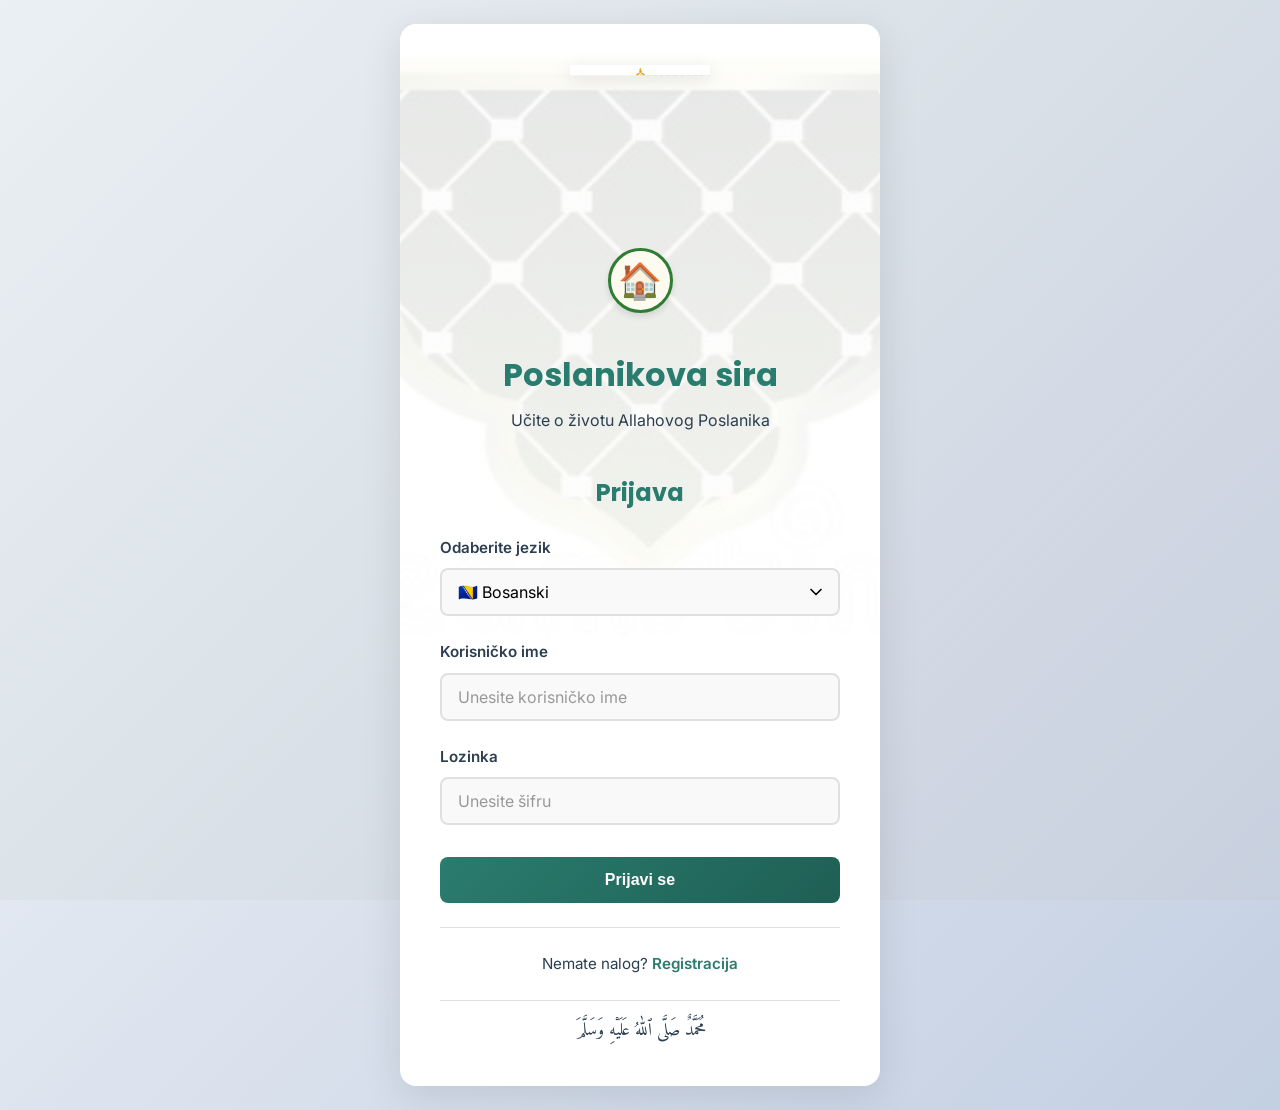
==== flashcards.html @ 51594548 "Inicijalni commit: Sira mini-sajt sa Dockerfile-om za Coolify deploy" ====
<!DOCTYPE html>
<html lang="bs">
<head>
    <meta charset="UTF-8">
    <meta name="viewport" content="width=device-width, initial-scale=1.0">
    <title>Flashcards | Poslanikova sira</title>
    <link rel="stylesheet" href="css/style.css">
    <link rel="stylesheet" href="css/flashcards.css">
    <link rel="preconnect" href="https://fonts.googleapis.com">
    <link rel="preconnect" href="https://fonts.gstatic.com" crossorigin>
    <link href="https://fonts.googleapis.com/css2?family=Amiri:wght@400;700&family=Inter:wght@400;500;600;700&family=Poppins:wght@600;700;800&display=swap" rel="stylesheet">
<script async src="https://www.googletagmanager.com/gtag/js?id=G-P10X0MRPDG"></script>
<script>
  window.dataLayer = window.dataLayer || [];
  function gtag(){dataLayer.push(arguments);}
  gtag("js", new Date());
  gtag("config", "G-P10X0MRPDG");
</script>
</head>
<body class="flashcards-page">
    <!-- Header copied from index for consistency -->
    <header class="header">
        <div class="container">
            <div class="header-content">
                <!-- Wrap logo in a link to return home -->
                <a href="index.html" class="logo" style="text-decoration: none; color: inherit;">
                    <div class="logo-icon">
                        <!-- Use the same logo image as index -->
                        <img src="images/logo_sira.png" alt="Logo">
                    </div>
                    <div class="logo-text">
                        <!-- Site title is now translatable -->
                        <h1 data-translate="siteTitle">Poslanikova sira</h1>
                        <p class="subtitle" data-translate="siteSubtitle">Život Allahovog Poslanika</p>
                    </div>
                </a>
                <nav class="nav">
                    <div class="user-info" id="userInfo">
                        <span class="user-icon">👤</span>
                        <span class="user-name" id="userName">Gost</span>
                        <span class="user-points" id="userPoints"></span>
                    </div>
                    <button class="nav-btn" data-page="stats">
                        <span class="icon">📊</span>
                        <span data-translate="statistics">Statistika</span>
                    </button>
                    <button class="nav-btn" data-page="flashcards">
                        <span class="icon">🎴</span>
                        <span data-translate="flashcardsNav">Kartice</span>
                    </button>
                    <button class="nav-btn logout-btn" id="logoutBtn">
                        <span class="icon">🚪</span>
                        <span data-translate="logout">Odjava</span>
                    </button>
                </nav>
            </div>
        </div>
    </header>

    <main class="main-content">
        <div class="container">
            <!-- Categories View -->
            <section id="categoriesView">
                <h2 data-translate="flashcardsHeading">Kartice za učenje</h2>
                <p data-translate="selectCategory">Odaberite kviz</p>
                <div id="categoriesGrid" class="categories-grid"></div>
            </section>
            <!-- Flashcards View -->
            <section id="flashcardsView" style="display:none;">
                <!-- Flashcard header: shows current quiz name and known/unknown counts -->
                <div id="flashcardHeader" class="flashcard-header">
                    <h3 id="currentQuizName"></h3>
                    <p id="knownUnknownCounts"></p>
                </div>
                <div id="flashcardProgress" class="flashcard-progress"></div>
                <div class="progress-container">
                    <div id="flashcardProgressBar" class="progress-bar"></div>
                </div>
                <div id="flashcard" class="flashcard"></div>
                <div id="flashcardActions" class="actions">
                    <button id="knownBtn"></button>
                    <button id="unknownBtn"></button>
                </div>
                <div id="flashcardResults"></div>
            </section>
        </div>
    </main>
    <footer class="footer">
        <div class="container">
            <div class="support-section">
                <p data-translate="totalQuizzesInfo">📖 Ukupno 10 kvizova • 1000 pitanja</p>
                <p class="coffee-text" data-translate="coffeeText">☕ Budi dio dobra koje širimo dalje. Dok će mnogi samo proći pored ovog poziva, ti možeš biti onaj ko će podržati naš rad jednom kahvom. Klikni na QR kod i podrži nas!</p>
                <a href="https://www.buymeacoffee.com/mekteb" target="_blank">
                    <img src="images/bmc_qr.png" alt="Buy Me a Coffee QR" class="qr-code">
                </a>
                <p><a href="https://www.buymeacoffee.com/mekteb" target="_blank" class="support-link">buymeacoffee.com/mekteb</a></p>
                <p data-translate="basedOnWorks">Kvizovi su zasnovani na knjigama "Das Leben des Propheten Muhammad ﷺ – Der versiegelte Nektar (Ar-Raheeq Al-Makhtum)" i "Die Prophetische Biografie Von Ibn Hisham".</p>
                <p data-translate="contactInfo">Kontakt: <a href="mailto:info@mekteb.net">info@mekteb.net</a></p>
                <p class="copyright">© 2026 <span data-translate="siteTitleFooter">Poslanikova sira</span>. <span data-translate="allRightsReserved">Sva prava zadržana.</span></p>
            </div>
        </div>
    </footer>

    <script src="js/translations.js"></script>
    <script src="js/auth.js"></script>
    <script src="js/flashcards.js"></script>
    <script src="js/app.js"></script>
    <script>
        document.addEventListener('DOMContentLoaded', function () {
            // Update user info in header
            const currentUser = JSON.parse(localStorage.getItem('currentUser') || '{}');
            const userNameEl = document.getElementById('userName');
            const userPointsEl = document.getElementById('userPoints');
            if (currentUser.username) {
                userNameEl.textContent = currentUser.username;
            }
            if (currentUser.points !== undefined) {
                userPointsEl.textContent = `${currentUser.points} ${getUserLanguage() === 'de' ? 'Punkte' : 'Bodova'}`;
            }
            if (typeof applyTranslations === 'function') {
                applyTranslations();
            }
        });
    </script>
</body>
</html>
---- css/style.css ----
/* Poslanikova sira - Main Styles */

:root {
    --primary: #2a7c6f;
    --primary-dark: #1e5a50;
    --secondary: #d4a574;
    --accent: #f4a261;
    --bg-light: #f8f9fa;
    --bg-white: #ffffff;
    --text-dark: #2c3e50;
    --text-light: #6c757d;
    --border-color: #e0e0e0;
    --shadow: 0 4px 6px rgba(0, 0, 0, 0.1);
    --shadow-lg: 0 10px 25px rgba(0, 0, 0, 0.15);
    --border-radius: 12px;
    --spacing-xs: 0.5rem;
    --spacing-sm: 0.75rem;
    --spacing-md: 1rem;
    --spacing-lg: 1.5rem;
    --spacing-xl: 2rem;
    --spacing-xxl: 3rem;
}

/* Custom header logo styling */
.header .logo-icon {
    /* Remove default gradient background when displaying logo image */
    background: none;
    box-shadow: none;
}

.header .logo-icon img {
    width: 60px;
    height: 60px;
    object-fit: contain;
    border-radius: 50%;
}

* {
    margin: 0;
    padding: 0;
    box-sizing: border-box;
}

body {
    font-family: 'Inter', sans-serif;
    background: var(--bg-light);
    color: var(--text-dark);
    line-height: 1.6;
    min-height: 100vh;
    position: relative;
}

.background-pattern {
    position: fixed;
    top: 0;
    left: 0;
    width: 100%;
    height: 100%;
    background: linear-gradient(135deg, rgba(42, 124, 111, 0.05) 0%, rgba(212, 165, 116, 0.05) 100%);
    pointer-events: none;
    z-index: -1;
}

.container {
    max-width: 1200px;
    margin: 0 auto;
    padding: 0 var(--spacing-lg);
}

/* Header */
.header {
    background: var(--bg-white);
    box-shadow: var(--shadow);
    padding: var(--spacing-lg) 0;
    position: sticky;
    top: 0;
    z-index: 100;
    /* Add subtle separation from content */
    border-bottom: 1px solid rgba(0, 0, 0, 0.08);
}

.header-content {
    display: flex;
    justify-content: space-between;
    align-items: center;
    flex-wrap: wrap;
    gap: var(--spacing-md);
}

.logo {
    display: flex;
    align-items: center;
    gap: var(--spacing-md);
}

.logo-icon {
    width: 60px;
    height: 60px;
    background: linear-gradient(135deg, var(--primary), var(--primary-dark));
    border-radius: 50%;
    display: flex;
    align-items: center;
    justify-content: center;
    box-shadow: var(--shadow);
}

.arabic-text {
    font-size: 2rem;
    color: white;
    font-family: 'Amiri', serif;
}

/* Custom style for quiz name on results page. We avoid using .arabic-text
   here because .arabic-text sets text color to white, which is hard to
   read on light backgrounds. */
.quiz-name {
    font-family: var(--font-heading);
    font-size: 1.4rem;
    font-weight: 700;
    color: var(--primary);
    margin-bottom: var(--spacing-md);
}

.logo-text h1 {
    font-family: 'Poppins', sans-serif;
    font-size: 1.75rem;
    color: var(--primary);
    margin-bottom: 0.25rem;
}

.subtitle {
    font-size: 0.9rem;
    color: var(--text-light);
}

.nav {
    display: flex;
    align-items: center;
    gap: var(--spacing-sm);
    flex-wrap: wrap;
}

.auth-nav {
    display: flex;
    gap: var(--spacing-sm);
}

.user-info {
    display: flex;
    align-items: center;
    gap: var(--spacing-sm);
    padding: var(--spacing-sm) var(--spacing-md);
    background: var(--bg-light);
    border-radius: var(--border-radius);
}

.user-icon {
    font-size: 1.25rem;
}

.user-name {
    font-weight: 600;
    color: var(--text-dark);
}

.user-points {
    font-size: 0.875rem;
    color: var(--text-light);
    padding-left: var(--spacing-sm);
    border-left: 2px solid var(--border-color);
}

.nav-btn {
    display: flex;
    align-items: center;
    gap: var(--spacing-xs);
    padding: var(--spacing-sm) var(--spacing-md);
    background: var(--bg-white);
    border: 2px solid var(--border-color);
    border-radius: var(--border-radius);
    cursor: pointer;
    transition: all 0.3s ease;
    font-size: 0.9rem;
    font-weight: 500;
}

.nav-btn:hover {
    background: var(--primary);
    color: white;
    border-color: var(--primary);
    transform: translateY(-2px);
}

.nav-btn .icon {
    font-size: 1.1rem;
}

.logout-btn {
    background: #dc3545;
    color: white;
    border-color: #dc3545;
}

.logout-btn:hover {
    background: #c82333;
    border-color: #c82333;
}

/* Main Content */
.main-content {
    padding: var(--spacing-xxl) 0;
}

.hero-section {
    text-align: center;
    margin-bottom: var(--spacing-xxl);
}

.hero-title {
    font-family: 'Amiri', serif;
    font-size: 2.5rem;
    color: var(--primary);
    margin-bottom: var(--spacing-md);
}

.hero-description {
    font-size: 1.1rem;
    color: var(--text-light);
    max-width: 800px;
    margin: 0 auto var(--spacing-xl);
    line-height: 1.8;
}

.stats-overview {
    display: flex;
    justify-content: center;
    gap: var(--spacing-xl);
    flex-wrap: wrap;
}

.stat-item {
    display: flex;
    flex-direction: column;
    align-items: center;
    padding: var(--spacing-lg);
    background: var(--bg-white);
    border-radius: var(--border-radius);
    box-shadow: var(--shadow);
    min-width: 120px;
}

.stat-number {
    font-size: 2.5rem;
    font-weight: 700;
    color: var(--primary);
    font-family: 'Poppins', sans-serif;
}

.stat-label {
    font-size: 0.9rem;
    color: var(--text-light);
    margin-top: var(--spacing-xs);
}

/* Quizzes Section */
.quizzes-section {
    margin-top: var(--spacing-xxl);
}

.section-title {
    font-family: 'Poppins', sans-serif;
    font-size: 2rem;
    color: var(--text-dark);
    margin-bottom: var(--spacing-xl);
    text-align: center;
}

.quizzes-grid {
    display: grid;
    /* Always show two columns for quizzes. On smaller screens the cards will stack due to container width constraints */
    grid-template-columns: repeat(2, 1fr);
    gap: var(--spacing-xl);
}

.quiz-card {
    background: var(--bg-white);
    border-radius: var(--border-radius);
    padding: var(--spacing-xl);
    box-shadow: var(--shadow);
    transition: all 0.3s ease;
    cursor: pointer;
    border: 2px solid transparent;
}

.quiz-card:hover {
    transform: translateY(-5px);
    box-shadow: var(--shadow-lg);
    border-color: var(--primary);
}

.quiz-header {
    display: flex;
    justify-content: space-between;
    align-items: center;
    margin-bottom: var(--spacing-md);
}

.quiz-icon {
    font-size: 2.5rem;
}

.quiz-difficulty {
    display: flex;
    gap: 0.25rem;
}

.star {
    color: #ffc107;
    font-size: 1rem;
}

.quiz-title {
    font-family: 'Poppins', sans-serif;
    font-size: 1.5rem;
    color: var(--text-dark);
    margin-bottom: var(--spacing-sm);
    line-height: 1.3;
}

.quiz-description {
    color: var(--text-light);
    font-size: 0.95rem;
    margin-bottom: var(--spacing-lg);
    line-height: 1.6;
}

.quiz-info {
    display: flex;
    gap: var(--spacing-lg);
    margin-bottom: var(--spacing-lg);
    padding-top: var(--spacing-md);
    border-top: 1px solid var(--border-color);
}

.info-item {
    display: flex;
    align-items: center;
    gap: var(--spacing-xs);
    font-size: 0.9rem;
    color: var(--text-light);
}

.info-item .icon {
    font-size: 1.1rem;
}

.start-quiz-btn {
    width: 100%;
    padding: var(--spacing-md);
    background: var(--primary);
    color: white;
    border: none;
    border-radius: var(--border-radius);
    font-size: 1rem;
    font-weight: 600;
    cursor: pointer;
    transition: all 0.3s ease;
}

.start-quiz-btn:hover {
    background: var(--primary-dark);
    transform: translateX(5px);
}

/* Footer */
.footer {
    background: linear-gradient(135deg, #0f3d3e, #145c5f);
    color: rgba(255,255,255,0.92);
    padding: var(--spacing-xl) 0;
    margin-top: var(--spacing-xxl);
    border-top: 1px solid rgba(255,255,255,0.18);
}

/* Support section inside footer */
.support-section {
    text-align: center;
    max-width: 800px;
    margin: 0 auto;
}

/* Individual paragraphs in footer */
.support-section p {
    margin-bottom: var(--spacing-sm);
    font-size: 0.95rem;
    color: rgba(255, 255, 255, 0.88);
    line-height: 1.6;
}

.coffee-text {
    margin: var(--spacing-md) 0;
    font-style: italic;
    color: rgba(255, 255, 255, 0.8);
}

.qr-code {
    width: 120px;
    height: auto;
    margin: var(--spacing-md) auto;
    display: block;
}

.support-link {
    color: #f9f6ef;
    text-decoration: underline;
    text-decoration-color: rgba(212,175,55,0.6);
    font-weight: 600;
    display: inline-block;
    margin-bottom: var(--spacing-sm);
    transition: all 0.3s ease;
}

.support-link:hover {
    color: #ffffff;
    text-decoration-color: rgba(212,175,55,0.9);
}

/* Responsive */
@media (max-width: 768px) {
    .header-content {
        flex-direction: column;
        text-align: center;
    }

    .nav {
        width: 100%;
        justify-content: center;
    }

    .hero-title {
        font-size: 2rem;
    }

    .quizzes-grid {
        grid-template-columns: 1fr;
    }

    .stats-overview {
        gap: var(--spacing-md);
    }

    .stat-item {
        min-width: 100px;
        padding: var(--spacing-md);
    }

    .stat-number {
        font-size: 2rem;
    }
}
/* =========================
   SVEČANO ZAGLAVLJE
========================= */

.header {
    position: relative;
    background: linear-gradient(rgba(15, 61, 62, 0.85), rgba(20, 92, 95, 0.85)), url('../images/header_bg.jpg');
    background-size: cover;
    background-position: center;
    color: #ffffff;
    padding: 32px 0 36px;
    box-shadow: 0 8px 30px rgba(0, 0, 0, 0.25);
    overflow: hidden;
}

/* suptilni ornament / svjetlo */
.header::after {
    content: "";
    position: absolute;
    top: -40%;
    right: -20%;
    width: 400px;
    height: 400px;
    background: radial-gradient(
        circle,
        rgba(212, 175, 55, 0.18),
        transparent 70%
    );
    pointer-events: none;
}

/* LOGO BLOK */
.logo {
    display: flex;
    align-items: center;
    gap: 18px;
}

.logo-img {
    width: 64px;
    height: auto;
    filter: drop-shadow(0 4px 8px rgba(0,0,0,0.35));
}

/* NASLOV */
.logo-text h1 {
    font-family: "Amiri", serif;
    font-size: 2.4rem;
    font-weight: 700;
    margin: 0;
    letter-spacing: 0.5px;
    color: #f9f6ef;
}

/* PODNASLOV */
.logo-text .subtitle {
    font-family: "Inter", sans-serif;
    font-size: 0.95rem;
    font-weight: 500;
    margin-top: 4px;
    color: rgba(255, 255, 255, 0.85);
}

/* NAV DUGMAD U HEADERU */
.nav-btn {
    background: rgba(255, 255, 255, 0.12);
    border: 1px solid rgba(255, 255, 255, 0.25);
    color: #fff;
    backdrop-filter: blur(6px);
}

.nav-btn:hover {
    background: rgba(212, 175, 55, 0.25);
    border-color: rgba(212, 175, 55, 0.6);
}

/* USER INFO */
.user-info {
    color: rgba(255,255,255,0.9);
}
/* Centered welcome text – elegant version */
.welcome-section {
  margin: 28px 0 36px;
}

.welcome-centered {
  max-width: 820px;
  margin: 0 auto;
  text-align: center;
  padding: 0 16px;
}

.welcome-lead {
  margin: 0;
  font-family: "Amiri", serif;
  font-size: 1.25rem;
  line-height: 1.75;
  color: rgba(30, 40, 45, 0.9);
}

/* Estetski razdjelnik */
.welcome-divider {
  margin: 22px auto 0;
  width: 140px;
  height: 1px;
  background: linear-gradient(
    to right,
    transparent,
    rgba(212, 175, 55, 0.9),
    transparent
  );
}
/* Centered welcome text – elegant version */
.welcome-section {
  margin: 28px 0 36px;
}

.welcome-centered {
  max-width: 820px;
  margin: 0 auto;
  text-align: center;
  padding: 0 16px;
}

.welcome-lead {
  margin: 0;
  font-family: "Inter", sans-serif;
  font-size: 1.1rem;
  line-height: 1.75;
  color: rgba(30, 40, 45, 0.9);
}

/* Estetski razdjelnik */
.welcome-divider {
  margin: 22px auto 0;
  width: 440px;
  height: 3px;
  background: linear-gradient(
    to right,
    transparent,
    rgba(212, 175, 55, 0.9),
    transparent
  );
}
---- css/flashcards.css ----
/* Styles specific to the flashcards page */

.flashcards-page {
    background: var(--bg-light);
    color: var(--text-dark);
}

/* Categories grid */
.categories-grid {
    display: grid;
    grid-template-columns: repeat(auto-fill, minmax(250px, 1fr));
    gap: var(--spacing-lg);
    margin-top: var(--spacing-lg);
}

/* Category card for each quiz */
    /* Category card styling matches the quiz answer option buttons for consistency */
.category-card {
    background: var(--surface);
    border: 2px solid var(--border-color);
    border-radius: var(--radius-md);
    padding: var(--spacing-lg);
    text-align: left;
    cursor: pointer;
    transition: all 0.3s ease;
    display: flex;
    flex-direction: column;
    gap: var(--spacing-sm);
}
.category-card:hover {
    background: rgba(45, 157, 148, 0.15);
    border-color: var(--primary);
    transform: translateY(-2px) scale(1.03);
    box-shadow: 0 6px 20px rgba(0, 0, 0, 0.08);
}
.category-icon {
    font-size: 1.75rem;
    color: var(--primary);
    margin-bottom: 0;
}
.category-name {
    font-family: var(--font-heading);
    font-size: 1rem;
    color: var(--text-primary);
    font-weight: 600;
}
.category-count {
    font-size: 0.85rem;
    color: var(--text-light);
}

/* Flashcards view */
#flashcardsView {
    margin-top: var(--spacing-xl);
}

.flashcard-progress {
    font-weight: 600;
    text-align: center;
    margin-bottom: var(--spacing-sm);
    color: var(--primary);
}

.progress-container {
    width: 100%;
    background: var(--border);
    border-radius: var(--border-radius);
    overflow: hidden;
    margin-bottom: var(--spacing-lg);
}
.progress-container .progress-bar {
    height: 8px;
    background: var(--primary);
    width: 0;
    transition: width 0.4s ease;
}

/* Flashcard card container */
.flashcard {
    position: relative;
    width: 100%;
    max-width: 600px;
    margin: 0 auto;
    perspective: 1000px;
    cursor: pointer;
    min-height: 250px;
}

.flashcard-front,
.flashcard-back {
    backface-visibility: hidden;
    position: absolute;
    width: 100%;
    height: 100%;
    top: 0;
    left: 0;
    border: 2px solid var(--primary);
    border-radius: var(--border-radius);
    padding: var(--spacing-lg);
    background: var(--surface);
    box-shadow: var(--shadow);
    display: flex;
    flex-direction: column;
    justify-content: center;
    align-items: center;
    transition: transform 0.6s;
}

.flashcard-back {
    transform: rotateY(180deg);
}

.flashcard.flipped .flashcard-front {
    transform: rotateY(180deg);
}
.flashcard.flipped .flashcard-back {
    transform: rotateY(0deg);
}

.flashcard-label {
    font-weight: 700;
    margin-bottom: var(--spacing-sm);
    font-size: 1rem;
    color: var(--primary);
    text-transform: uppercase;
}

.flashcard-content {
    font-size: 1.1rem;
    margin-bottom: var(--spacing-md);
    text-align: center;
}

.flashcard-hint {
    font-size: 0.8rem;
    color: var(--text-light);
    text-align: center;
}

/* Actions for known/unknown buttons */
#flashcardActions {
    display: flex;
    justify-content: center;
    gap: var(--spacing-lg);
    margin-top: var(--spacing-lg);
}

/* Known/Unknown buttons styled like the previous/next quiz navigation buttons */
#knownBtn,
#unknownBtn {
    display: flex;
    align-items: center;
    justify-content: center;
    gap: var(--spacing-xs);
    padding: var(--spacing-sm) var(--spacing-lg);
    border-radius: var(--radius-md);
    border: 2px solid var(--border-color);
    background: var(--surface);
    color: var(--text-dark);
    cursor: pointer;
    transition: all 0.3s ease;
    font-size: 0.9rem;
    font-weight: 600;
}

/* Specific styling for the unknown button (red) */
#unknownBtn {
    border-color: #dc3545;
    background: #dc3545;
    color: white;
}

/* Hover state for unknown button */
#unknownBtn:hover {
    background: #c82333;
    border-color: #c82333;
    color: white;
}

/* Hover state for known button */
#knownBtn:hover {
    background: var(--primary);
    color: white;
    border-color: var(--primary);
    transform: translateY(-2px);
}

/* Results view */
#flashcardResults {
    margin-top: var(--spacing-xl);
    text-align: center;
}

#flashcardResults .results-card {
    background: var(--surface);
    border: 2px solid var(--border-color);
    border-radius: var(--border-radius);
    padding: var(--spacing-xl);
    box-shadow: var(--shadow-lg);
    display: inline-block;
}

#flashcardResults .results-stats {
    display: flex;
    justify-content: center;
    gap: var(--spacing-xl);
    margin-top: var(--spacing-lg);
}

#flashcardResults .stat-item {
    text-align: center;
}

#flashcardResults .stat-value {
    font-size: 2rem;
    font-weight: 700;
    color: var(--primary);
}

#flashcardResults .stat-label {
    font-size: 0.9rem;
    color: var(--text-light);
}

#flashcardResults .results-actions {
    margin-top: var(--spacing-lg);
    display: flex;
    justify-content: center;
    gap: var(--spacing-lg);
}

#flashcardResults .btn-primary,
#flashcardResults .btn-secondary {
    padding: var(--spacing-sm) var(--spacing-lg);
    border-radius: var(--border-radius);
    font-weight: 600;
    cursor: pointer;
}

#flashcardResults .btn-primary {
    background: var(--primary);
    color: white;
    border: none;
}

#flashcardResults .btn-secondary {
    background: var(--surface);
    color: var(--text-dark);
    border: 2px solid var(--border);
}

#flashcardResults .btn-primary:hover {
    background: var(--primary-dark);
}

#flashcardResults .btn-secondary:hover {
    background: var(--primary);
    color: white;
    border-color: var(--primary);
}

/* Header for current quiz title and counts */
.flashcard-header {
    text-align: center;
    margin-bottom: var(--spacing-md);
}

.flashcard-header h3 {
    font-family: var(--font-heading);
    font-size: 1.25rem;
    font-weight: 600;
    color: var(--primary);
    margin-bottom: var(--spacing-xs);
}

.flashcard-header p {
    font-size: 0.9rem;
    color: var(--text-light);
}
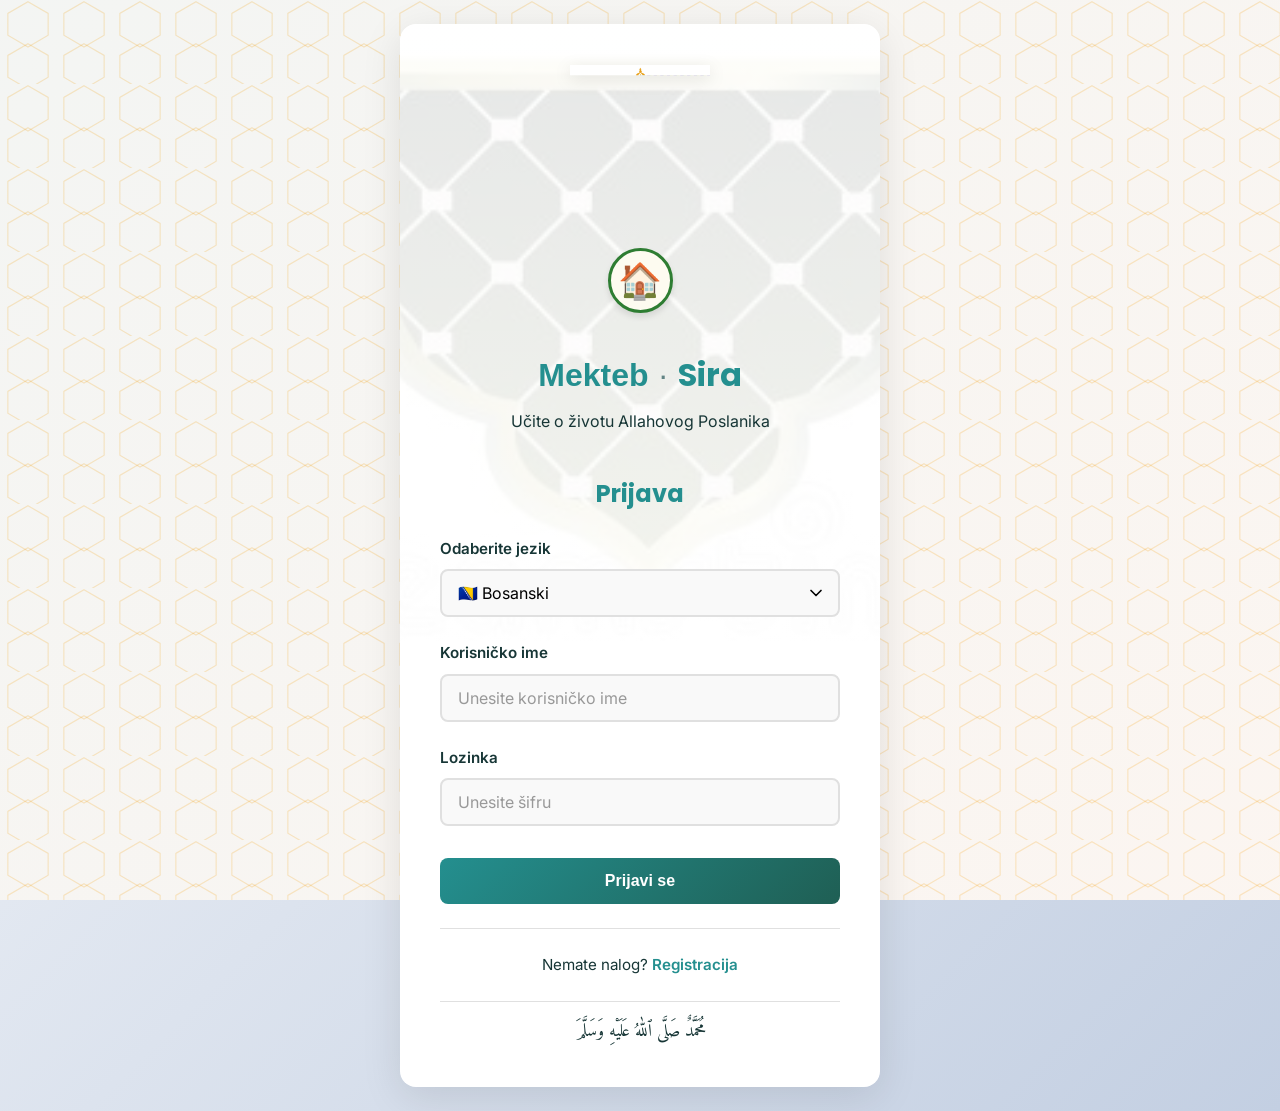
==== commit 7f88ced2: "Dizajn: mekteb.net paleta (tirkiz/narandža/krem) + saće pozadina + Mekteb prefix u logo naslovu" ====
--- a/flashcards.html
+++ b/flashcards.html
@@ -30,7 +30,7 @@
                     </div>
                     <div class="logo-text">
                         <!-- Site title is now translatable -->
-                        <h1 data-translate="siteTitle">Poslanikova sira</h1>
+                        <h1 data-translate="siteTitle"><span style="color: var(--primary); font-weight: 800;">Mekteb</span> <span style="color: var(--text-light); font-weight: 400; margin: 0 0.2rem;">·</span> Sira</h1>
                         <p class="subtitle" data-translate="siteSubtitle">Život Allahovog Poslanika</p>
                     </div>
                 </a>
--- a/css/style.css
+++ b/css/style.css
@@ -1,18 +1,19 @@
 /* Poslanikova sira - Main Styles */
 
 :root {
-    --primary: #2a7c6f;
-    --primary-dark: #1e5a50;
-    --secondary: #d4a574;
-    --accent: #f4a261;
-    --bg-light: #f8f9fa;
+    /* Mekteb.net paleta — duboki tirkiz + topla narandža na kremastoj pozadini */
+    --primary: hsl(180, 60%, 35%);
+    --primary-dark: hsl(180, 65%, 25%);
+    --secondary: hsl(25, 85%, 60%);
+    --accent: hsl(40, 95%, 55%);
+    --bg-light: hsl(40, 33%, 98%);
     --bg-white: #ffffff;
-    --text-dark: #2c3e50;
-    --text-light: #6c757d;
-    --border-color: #e0e0e0;
-    --shadow: 0 4px 6px rgba(0, 0, 0, 0.1);
-    --shadow-lg: 0 10px 25px rgba(0, 0, 0, 0.15);
-    --border-radius: 12px;
+    --text-dark: hsl(180, 40%, 15%);
+    --text-light: hsl(180, 15%, 45%);
+    --border-color: hsl(40, 20%, 88%);
+    --shadow: 0 4px 6px rgba(35, 122, 122, 0.08);
+    --shadow-lg: 0 10px 25px rgba(35, 122, 122, 0.15);
+    --border-radius: 16px;
     --spacing-xs: 0.5rem;
     --spacing-sm: 0.75rem;
     --spacing-md: 1rem;
@@ -56,7 +57,13 @@
     left: 0;
     width: 100%;
     height: 100%;
-    background: linear-gradient(135deg, rgba(42, 124, 111, 0.05) 0%, rgba(212, 165, 116, 0.05) 100%);
+    background-color: hsl(40, 33%, 98%);
+    background-image:
+        linear-gradient(135deg, rgba(35, 122, 122, 0.04) 0%, rgba(240, 133, 66, 0.04) 100%),
+        url("data:image/svg+xml;utf8,<svg xmlns='http://www.w3.org/2000/svg' width='56' height='100' viewBox='0 0 56 100'><g fill='none' stroke='%23f59e0b' stroke-width='1.4' stroke-opacity='0.22'><polygon points='28,2 52,16 52,42 28,56 4,42 4,16'/><polygon points='28,52 52,66 52,92 28,106 4,92 4,66'/></g></svg>");
+    background-size: auto, 56px 84px;
+    background-repeat: no-repeat, repeat;
+    background-attachment: fixed;
     pointer-events: none;
     z-index: -1;
 }
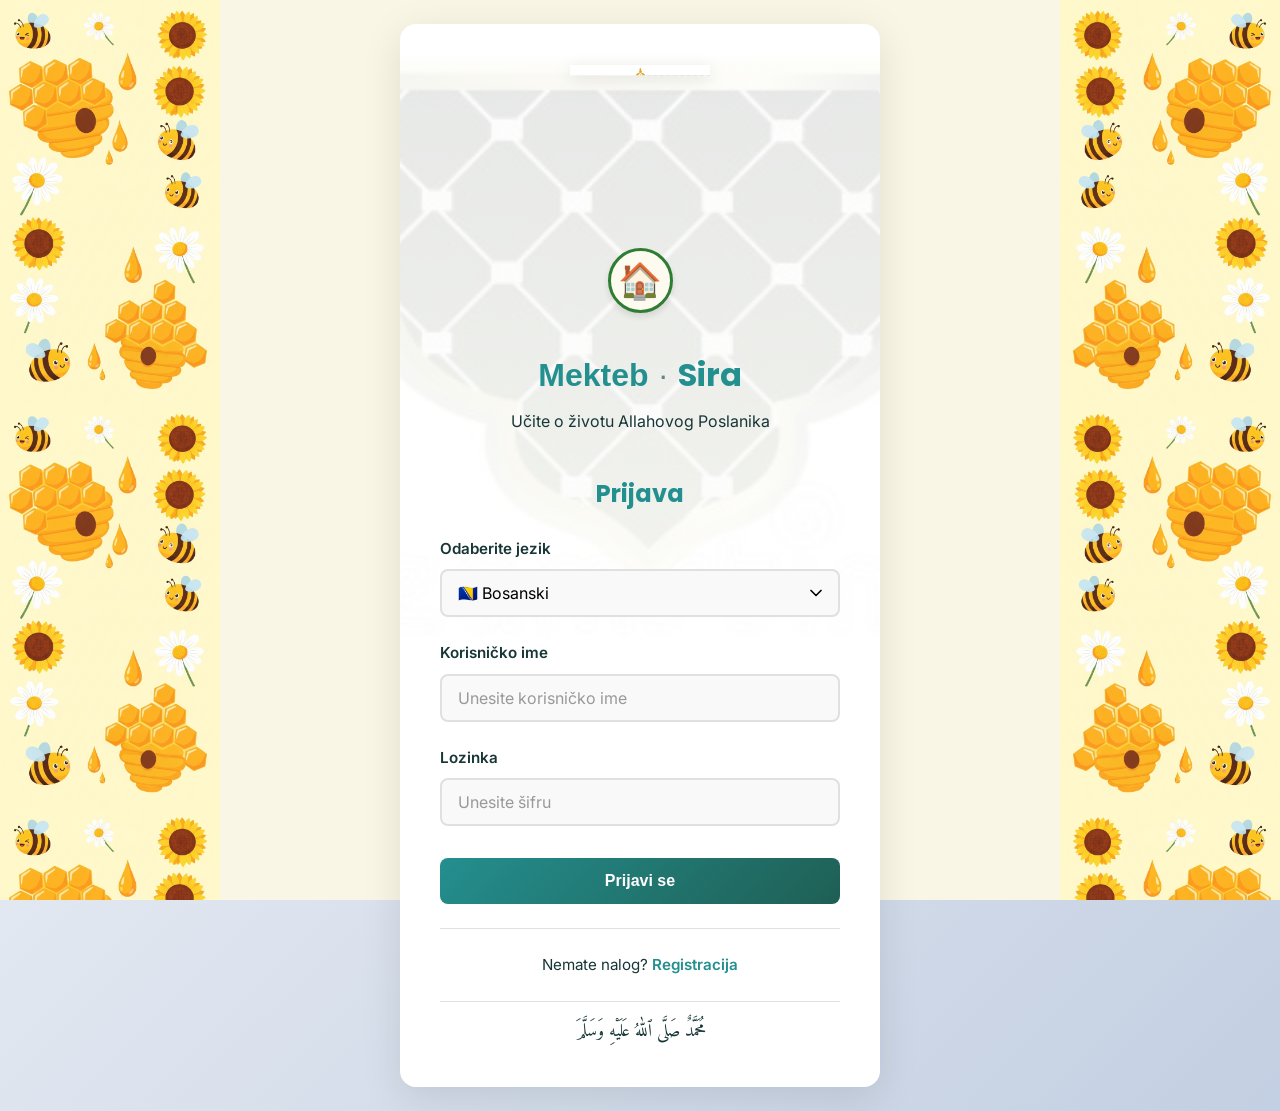
==== commit 37aece3b: "Vesela pozadina sa pcelama+sacem+suncokretima + veci logo" ====
--- a/flashcards.html
+++ b/flashcards.html
@@ -18,6 +18,7 @@
 </script>
 </head>
 <body class="flashcards-page">
+    <div class="background-pattern"></div>
     <!-- Header copied from index for consistency -->
     <header class="header">
         <div class="container">
--- a/css/style.css
+++ b/css/style.css
@@ -57,15 +57,50 @@
     left: 0;
     width: 100%;
     height: 100%;
-    background-color: hsl(40, 33%, 98%);
-    background-image:
-        linear-gradient(135deg, rgba(35, 122, 122, 0.04) 0%, rgba(240, 133, 66, 0.04) 100%),
-        url("data:image/svg+xml;utf8,<svg xmlns='http://www.w3.org/2000/svg' width='56' height='100' viewBox='0 0 56 100'><g fill='none' stroke='%23f59e0b' stroke-width='1.4' stroke-opacity='0.22'><polygon points='28,2 52,16 52,42 28,56 4,42 4,16'/><polygon points='28,52 52,66 52,92 28,106 4,92 4,66'/></g></svg>");
-    background-size: auto, 56px 84px;
-    background-repeat: no-repeat, repeat;
-    background-attachment: fixed;
+    background-color: hsl(48, 70%, 94%);
     pointer-events: none;
     z-index: -1;
+}
+
+.background-pattern::before,
+.background-pattern::after {
+    content: "";
+    position: absolute;
+    top: 0;
+    bottom: 0;
+    width: 220px;
+    background-image: url('../images/bg-side.png');
+    background-repeat: repeat-y;
+    background-size: 220px auto;
+    background-position: top center;
+    opacity: 0.95;
+}
+
+.background-pattern::before {
+    left: 0;
+}
+
+.background-pattern::after {
+    right: 0;
+    transform: scaleX(-1);
+}
+
+@media (max-width: 1100px) {
+    .background-pattern::before,
+    .background-pattern::after {
+        width: 130px;
+        background-size: 130px auto;
+        opacity: 0.6;
+    }
+}
+
+@media (max-width: 768px) {
+    .background-pattern::before,
+    .background-pattern::after {
+        width: 70px;
+        background-size: 70px auto;
+        opacity: 0.45;
+    }
 }
 
 .container {
@@ -511,11 +546,12 @@
 /* NASLOV */
 .logo-text h1 {
     font-family: "Amiri", serif;
-    font-size: 2.4rem;
+    font-size: 3rem;
     font-weight: 700;
     margin: 0;
     letter-spacing: 0.5px;
-    color: #f9f6ef;
+    color: #ffffff;
+    text-shadow: 0 2px 4px rgba(0, 0, 0, 0.5), 0 0 20px rgba(212, 175, 55, 0.3);
 }
 
 /* PODNASLOV */
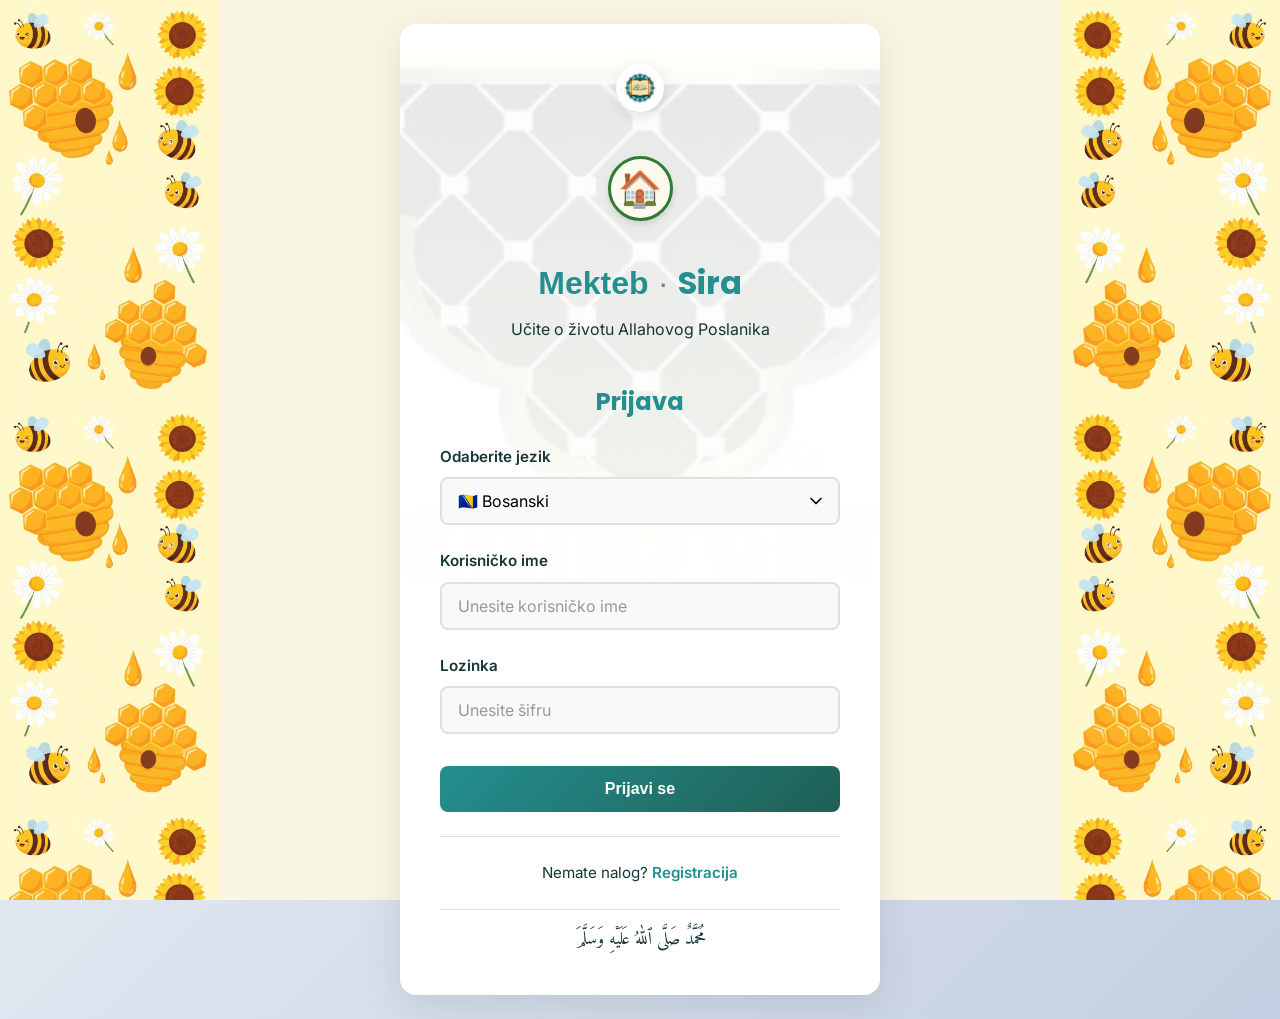
==== commit ecda67e6: "footer: zamijeni QR blok minimalnim mekteb.net footerom (flashcards.html)" ====
--- a/flashcards.html
+++ b/flashcards.html
@@ -86,18 +86,28 @@
             </section>
         </div>
     </main>
+    <!-- Footer (mekteb.net minimalistički stil) -->
     <footer class="footer">
+        <!-- Diskretna traka na vrhu sa info o izvorima -->
+        <div class="footer-meta">
+            <div class="container">
+                <span class="footer-meta-item" data-translate="totalQuizzesInfo">Ukupno 10 kvizova • 1000 pitanja</span>
+                <span class="footer-meta-sep">•</span>
+                <span class="footer-meta-item footer-sources" data-translate="basedOnWorks">Kvizovi su zasnovani na knjigama "Das Leben des Propheten Muhammad ﷺ – Der versiegelte Nektar (Ar-Raheeq Al-Makhtum)" i "Die Prophetische Biografie Von Ibn Hisham".</span>
+            </div>
+        </div>
+
         <div class="container">
-            <div class="support-section">
-                <p data-translate="totalQuizzesInfo">📖 Ukupno 10 kvizova • 1000 pitanja</p>
-                <p class="coffee-text" data-translate="coffeeText">☕ Budi dio dobra koje širimo dalje. Dok će mnogi samo proći pored ovog poziva, ti možeš biti onaj ko će podržati naš rad jednom kahvom. Klikni na QR kod i podrži nas!</p>
-                <a href="https://www.buymeacoffee.com/mekteb" target="_blank">
-                    <img src="images/bmc_qr.png" alt="Buy Me a Coffee QR" class="qr-code">
+            <div class="footer-minimal">
+                <a href="https://www.mekteb.net" target="_blank" rel="noopener" class="footer-brand">
+                    <img src="images/mekteb_bee.png" alt="" class="footer-bee">
+                    <span class="footer-brand-name">mekteb<span class="footer-brand-accent">.net</span></span>
                 </a>
-                <p><a href="https://www.buymeacoffee.com/mekteb" target="_blank" class="support-link">buymeacoffee.com/mekteb</a></p>
-                <p data-translate="basedOnWorks">Kvizovi su zasnovani na knjigama "Das Leben des Propheten Muhammad ﷺ – Der versiegelte Nektar (Ar-Raheeq Al-Makhtum)" i "Die Prophetische Biografie Von Ibn Hisham".</p>
-                <p data-translate="contactInfo">Kontakt: <a href="mailto:info@mekteb.net">info@mekteb.net</a></p>
-                <p class="copyright">© 2026 <span data-translate="siteTitleFooter">Poslanikova sira</span>. <span data-translate="allRightsReserved">Sva prava zadržana.</span></p>
+                <p class="footer-copyright">© 2026 · <span data-translate="footerTagline">Islamska edukativna platforma</span></p>
+                <a href="https://www.buymeacoffee.com/mekteb" target="_blank" rel="noopener" class="footer-coffee-link">
+                    <span class="coffee-icon">☕</span>
+                    <span data-translate="buyMeCoffee">Buy me a coffee</span>
+                </a>
             </div>
         </div>
     </footer>
--- a/css/style.css
+++ b/css/style.css
@@ -399,71 +399,126 @@
 .start-quiz-btn {
     width: 100%;
     padding: var(--spacing-md);
-    background: var(--primary);
-    color: white;
+    background: linear-gradient(135deg, hsl(25, 90%, 58%), hsl(20, 85%, 50%));
+    color: #ffffff;
     border: none;
     border-radius: var(--border-radius);
+    font-size: 1.05rem;
+    font-weight: 700;
+    cursor: pointer;
+    transition: all 0.25s ease;
+    box-shadow: 0 4px 12px rgba(240, 133, 66, 0.3);
+    letter-spacing: 0.3px;
+}
+
+.start-quiz-btn:hover {
+    background: linear-gradient(135deg, hsl(25, 95%, 55%), hsl(18, 90%, 45%));
+    transform: translateY(-2px);
+    box-shadow: 0 6px 18px rgba(240, 133, 66, 0.45);
+}
+
+/* Footer (mekteb.net minimalistički stil) */
+.footer {
+    background: hsl(40, 33%, 97%);
+    background-image: radial-gradient(circle, hsl(40, 30%, 85%) 1px, transparent 1px);
+    background-size: 22px 22px;
+    color: var(--text-dark);
+    padding: 0 0 var(--spacing-xl) 0;
+    margin-top: var(--spacing-xxl);
+    border-top: 3px solid transparent;
+    border-image: linear-gradient(90deg, hsl(180, 60%, 35%), hsl(40, 95%, 55%), hsl(25, 85%, 60%)) 1;
+}
+
+/* Diskretna meta traka na vrhu footera */
+.footer-meta {
+    background: hsl(40, 25%, 93%);
+    padding: 10px 0;
+    margin-bottom: var(--spacing-xl);
+    border-bottom: 1px solid hsl(40, 20%, 88%);
+    text-align: center;
+    font-size: 0.78rem;
+    color: var(--text-light);
+    line-height: 1.5;
+}
+
+.footer-meta-item {
+    display: inline;
+}
+
+.footer-meta-sep {
+    margin: 0 0.5rem;
+    color: var(--secondary);
+    opacity: 0.6;
+}
+
+.footer-sources {
+    font-style: italic;
+    opacity: 0.85;
+}
+
+/* Footer minimalistički blok — pčela + brand + copyright + coffee link */
+.footer-minimal {
+    text-align: center;
+    padding: var(--spacing-xl) var(--spacing-md) var(--spacing-md);
+    max-width: 600px;
+    margin: 0 auto;
+}
+
+.footer-brand {
+    display: inline-flex;
+    align-items: center;
+    gap: 12px;
+    text-decoration: none;
+    margin-bottom: var(--spacing-md);
+}
+
+.footer-bee {
+    width: 42px;
+    height: 42px;
+    object-fit: contain;
+    display: block;
+}
+
+.footer-brand-name {
+    font-family: 'Poppins', sans-serif;
+    font-size: 1.65rem;
+    font-weight: 700;
+    color: var(--primary);
+    letter-spacing: -0.5px;
+}
+
+.footer-brand-accent {
+    color: var(--secondary);
+    font-weight: 700;
+}
+
+.footer-copyright {
+    font-size: 0.95rem;
+    color: var(--text-light);
+    margin: var(--spacing-sm) 0 var(--spacing-lg);
+    font-weight: 400;
+}
+
+.footer-coffee-link {
+    display: inline-flex;
+    align-items: center;
+    gap: 8px;
+    color: var(--secondary);
+    text-decoration: none;
     font-size: 1rem;
     font-weight: 600;
-    cursor: pointer;
-    transition: all 0.3s ease;
-}
-
-.start-quiz-btn:hover {
-    background: var(--primary-dark);
-    transform: translateX(5px);
-}
-
-/* Footer */
-.footer {
-    background: linear-gradient(135deg, #0f3d3e, #145c5f);
-    color: rgba(255,255,255,0.92);
-    padding: var(--spacing-xl) 0;
-    margin-top: var(--spacing-xxl);
-    border-top: 1px solid rgba(255,255,255,0.18);
-}
-
-/* Support section inside footer */
-.support-section {
-    text-align: center;
-    max-width: 800px;
-    margin: 0 auto;
-}
-
-/* Individual paragraphs in footer */
-.support-section p {
-    margin-bottom: var(--spacing-sm);
-    font-size: 0.95rem;
-    color: rgba(255, 255, 255, 0.88);
-    line-height: 1.6;
-}
-
-.coffee-text {
-    margin: var(--spacing-md) 0;
-    font-style: italic;
-    color: rgba(255, 255, 255, 0.8);
-}
-
-.qr-code {
-    width: 120px;
-    height: auto;
-    margin: var(--spacing-md) auto;
-    display: block;
-}
-
-.support-link {
-    color: #f9f6ef;
-    text-decoration: underline;
-    text-decoration-color: rgba(212,175,55,0.6);
-    font-weight: 600;
-    display: inline-block;
-    margin-bottom: var(--spacing-sm);
-    transition: all 0.3s ease;
-}
-
-.support-link:hover {
-    color: #ffffff;
-    text-decoration-color: rgba(212,175,55,0.9);
+    padding: 8px 16px;
+    border-radius: 12px;
+    transition: all 0.2s ease;
+}
+
+.footer-coffee-link:hover {
+    background: hsl(25, 85%, 95%);
+    color: hsl(20, 90%, 45%);
+}
+
+.footer-coffee-link .coffee-icon {
+    font-size: 1.2rem;
 }
 
 /* Responsive */
@@ -503,82 +558,98 @@
    SVEČANO ZAGLAVLJE
 ========================= */
 
+/* BIJELI HEADER (mekteb.net stil) */
 .header {
     position: relative;
-    background: linear-gradient(rgba(15, 61, 62, 0.85), rgba(20, 92, 95, 0.85)), url('../images/header_bg.jpg');
-    background-size: cover;
-    background-position: center;
-    color: #ffffff;
-    padding: 32px 0 36px;
-    box-shadow: 0 8px 30px rgba(0, 0, 0, 0.25);
+    background: #ffffff;
+    color: var(--text-dark);
+    padding: 20px 0 22px;
+    box-shadow: 0 2px 12px rgba(0, 0, 0, 0.06);
+    border-bottom: 3px solid transparent;
+    border-image: linear-gradient(90deg, hsl(180, 60%, 35%), hsl(40, 95%, 55%), hsl(25, 85%, 60%)) 1;
     overflow: hidden;
 }
 
-/* suptilni ornament / svjetlo */
-.header::after {
-    content: "";
-    position: absolute;
-    top: -40%;
-    right: -20%;
-    width: 400px;
-    height: 400px;
-    background: radial-gradient(
-        circle,
-        rgba(212, 175, 55, 0.18),
-        transparent 70%
-    );
-    pointer-events: none;
-}
+.header::after { content: none; }
 
 /* LOGO BLOK */
 .logo {
     display: flex;
     align-items: center;
-    gap: 18px;
-}
-
+    gap: 14px;
+}
+
+/* Override tamnog gradient kruga oko logo-icon — bijela pozadina sa suptilnim border-om */
+.header .logo-icon {
+    background: #ffffff !important;
+    box-shadow: 0 2px 8px rgba(35, 122, 122, 0.15) !important;
+    border: 2px solid hsl(40, 60%, 90%);
+    width: 56px !important;
+    height: 56px !important;
+}
+
+.header .logo-icon img,
 .logo-img {
-    width: 64px;
-    height: auto;
-    filter: drop-shadow(0 4px 8px rgba(0,0,0,0.35));
-}
-
-/* NASLOV */
+    width: 48px !important;
+    height: 48px !important;
+    object-fit: contain;
+    border-radius: 50%;
+    filter: none;
+    display: block;
+}
+
+/* NASLOV — tamna mekteb tirkiz boja na bijeloj pozadini */
 .logo-text h1 {
     font-family: "Amiri", serif;
-    font-size: 3rem;
+    font-size: 2.2rem;
     font-weight: 700;
     margin: 0;
-    letter-spacing: 0.5px;
-    color: #ffffff;
-    text-shadow: 0 2px 4px rgba(0, 0, 0, 0.5), 0 0 20px rgba(212, 175, 55, 0.3);
+    letter-spacing: 0.3px;
+    color: var(--primary) !important;
+    text-shadow: none;
+    line-height: 1.1;
+}
+
+/* Span boje — Mekteb tirkiz, separator narandžast, Sira tamniji tirkiz */
+.logo-text h1 span:nth-child(1) {
+    color: var(--primary) !important;
+    font-weight: 800 !important;
+}
+
+.logo-text h1 span:nth-child(2) {
+    color: var(--secondary) !important;
+    font-weight: 400 !important;
 }
 
 /* PODNASLOV */
 .logo-text .subtitle {
     font-family: "Inter", sans-serif;
-    font-size: 0.95rem;
+    font-size: 0.88rem;
     font-weight: 500;
-    margin-top: 4px;
-    color: rgba(255, 255, 255, 0.85);
-}
-
-/* NAV DUGMAD U HEADERU */
+    margin-top: 2px;
+    color: var(--text-light);
+}
+
+/* NAV DUGMAD — tirkiz outline na bijeloj pozadini */
 .nav-btn {
-    background: rgba(255, 255, 255, 0.12);
-    border: 1px solid rgba(255, 255, 255, 0.25);
-    color: #fff;
-    backdrop-filter: blur(6px);
+    background: #ffffff;
+    border: 1.5px solid hsl(180, 30%, 85%);
+    color: var(--text-dark);
+    backdrop-filter: none;
+    transition: all 0.2s ease;
 }
 
 .nav-btn:hover {
-    background: rgba(212, 175, 55, 0.25);
-    border-color: rgba(212, 175, 55, 0.6);
+    background: var(--primary);
+    border-color: var(--primary);
+    color: #ffffff;
 }
 
 /* USER INFO */
 .user-info {
-    color: rgba(255,255,255,0.9);
+    color: var(--text-dark);
+    background: hsl(40, 33%, 96%);
+    border: 1px solid hsl(40, 30%, 88%);
 }
 /* Centered welcome text – elegant version */
 .welcome-section {
